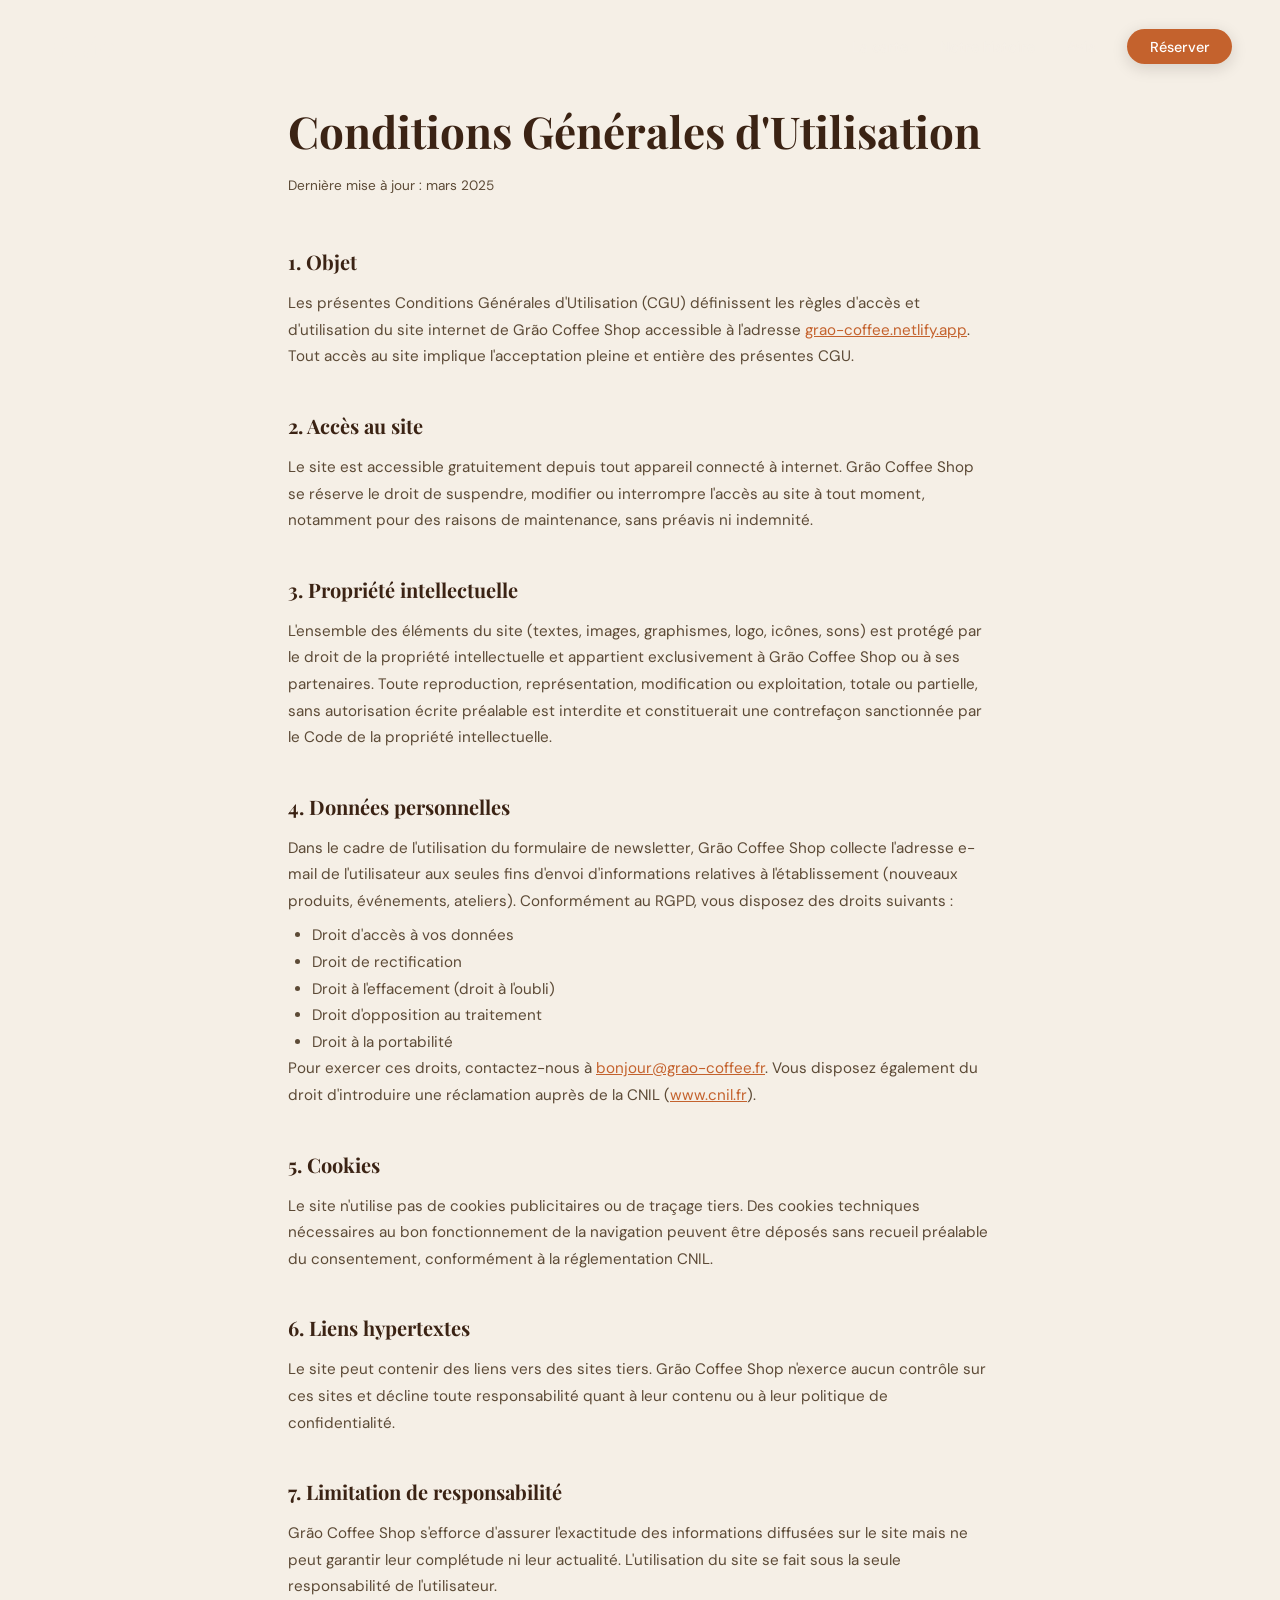
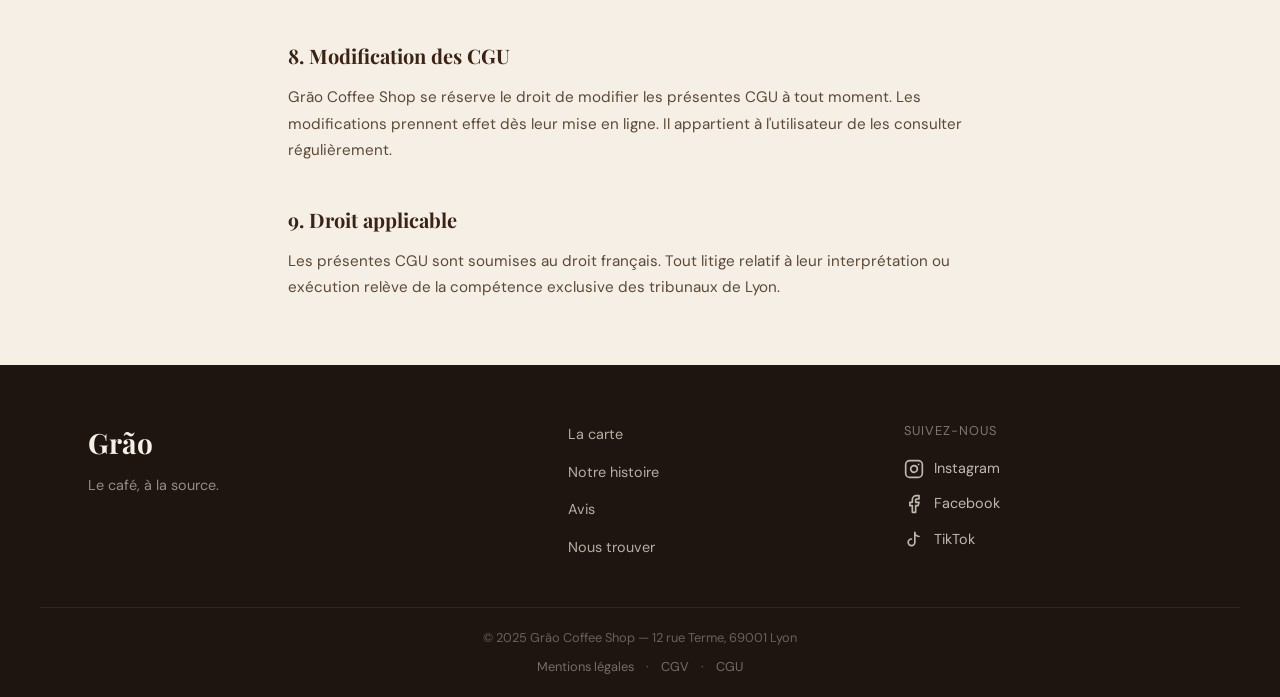
==== cgu.html @ 82f07587 "update swapping cards 3" ====
<!doctype html>
<html lang="fr">
  <head>
    <meta charset="UTF-8" />
    <meta name="viewport" content="width=device-width, initial-scale=1.0" />
    <title>Conditions Générales d'Utilisation — Grão Coffee Shop</title>
    <meta
      name="description"
      content="Conditions Générales d'Utilisation du site Grão Coffee Shop, café de spécialité situé au 12 rue Terme, 69001 Lyon."
    />
    <meta name="robots" content="noindex, follow" />
    <link rel="canonical" href="https://grao-coffee.netlify.app/cgu.html" />

    <!-- Favicon -->
    <link rel="icon" type="image/png" href="assets/images/favicon.png" />
    <link rel="apple-touch-icon" href="assets/images/favicon.png" />

    <!-- Google Fonts -->
    <link rel="preconnect" href="https://fonts.googleapis.com" />
    <link rel="preconnect" href="https://fonts.gstatic.com" crossorigin />
    <link
      href="https://fonts.googleapis.com/css2?family=Playfair+Display:wght@600;700&family=DM+Sans:wght@400;500&display=swap"
      rel="stylesheet"
    />

    <link rel="stylesheet" href="style.css" />
  </head>
  <body>
    <header role="banner">
      <nav class="nav" aria-label="Navigation principale">
        <a href="index.html" class="nav__logo" aria-label="Grão, retour à l'accueil">Grão</a>
        <ul class="nav__links" role="list">
          <li><a href="index.html#carte">La carte</a></li>
          <li><a href="index.html#histoire">Notre histoire</a></li>
          <li><a href="index.html#avis">Avis</a></li>
          <li><a href="index.html#visiter" class="nav__cta">Réserver</a></li>
        </ul>
        <button
          class="nav__burger"
          aria-label="Ouvrir le menu"
          aria-expanded="false"
          aria-controls="nav-links"
        >
          <span></span><span></span><span></span>
        </button>
      </nav>
    </header>

    <main>
      <article class="legal-page">
        <h1>Conditions Générales d'Utilisation</h1>
        <p class="legal-updated">Dernière mise à jour : mars 2025</p>

        <h2>1. Objet</h2>
        <p>
          Les présentes Conditions Générales d'Utilisation (CGU) définissent les règles d'accès
          et d'utilisation du site internet de Grão Coffee Shop accessible à l'adresse
          <a href="https://grao-coffee.netlify.app" rel="noopener noreferrer" target="_blank">grao-coffee.netlify.app</a>.
          Tout accès au site implique l'acceptation pleine et entière des présentes CGU.
        </p>

        <h2>2. Accès au site</h2>
        <p>
          Le site est accessible gratuitement depuis tout appareil connecté à internet. Grão
          Coffee Shop se réserve le droit de suspendre, modifier ou interrompre l'accès au site
          à tout moment, notamment pour des raisons de maintenance, sans préavis ni indemnité.
        </p>

        <h2>3. Propriété intellectuelle</h2>
        <p>
          L'ensemble des éléments du site (textes, images, graphismes, logo, icônes, sons) est
          protégé par le droit de la propriété intellectuelle et appartient exclusivement à
          Grão Coffee Shop ou à ses partenaires. Toute reproduction, représentation, modification
          ou exploitation, totale ou partielle, sans autorisation écrite préalable est interdite
          et constituerait une contrefaçon sanctionnée par le Code de la propriété intellectuelle.
        </p>

        <h2>4. Données personnelles</h2>
        <p>
          Dans le cadre de l'utilisation du formulaire de newsletter, Grão Coffee Shop collecte
          l'adresse e-mail de l'utilisateur aux seules fins d'envoi d'informations relatives à
          l'établissement (nouveaux produits, événements, ateliers). Conformément au RGPD, vous
          disposez des droits suivants :
        </p>
        <ul>
          <li>Droit d'accès à vos données</li>
          <li>Droit de rectification</li>
          <li>Droit à l'effacement (droit à l'oubli)</li>
          <li>Droit d'opposition au traitement</li>
          <li>Droit à la portabilité</li>
        </ul>
        <p>
          Pour exercer ces droits, contactez-nous à
          <a href="mailto:bonjour@grao-coffee.fr">bonjour@grao-coffee.fr</a>. Vous disposez
          également du droit d'introduire une réclamation auprès de la CNIL
          (<a href="https://www.cnil.fr" rel="noopener noreferrer" target="_blank">www.cnil.fr</a>).
        </p>

        <h2>5. Cookies</h2>
        <p>
          Le site n'utilise pas de cookies publicitaires ou de traçage tiers. Des cookies
          techniques nécessaires au bon fonctionnement de la navigation peuvent être déposés
          sans recueil préalable du consentement, conformément à la réglementation CNIL.
        </p>

        <h2>6. Liens hypertextes</h2>
        <p>
          Le site peut contenir des liens vers des sites tiers. Grão Coffee Shop n'exerce aucun
          contrôle sur ces sites et décline toute responsabilité quant à leur contenu ou à leur
          politique de confidentialité.
        </p>

        <h2>7. Limitation de responsabilité</h2>
        <p>
          Grão Coffee Shop s'efforce d'assurer l'exactitude des informations diffusées sur le
          site mais ne peut garantir leur complétude ni leur actualité. L'utilisation du site
          se fait sous la seule responsabilité de l'utilisateur.
        </p>

        <h2>8. Modification des CGU</h2>
        <p>
          Grão Coffee Shop se réserve le droit de modifier les présentes CGU à tout moment.
          Les modifications prennent effet dès leur mise en ligne. Il appartient à l'utilisateur
          de les consulter régulièrement.
        </p>

        <h2>9. Droit applicable</h2>
        <p>
          Les présentes CGU sont soumises au droit français. Tout litige relatif à leur
          interprétation ou exécution relève de la compétence exclusive des tribunaux de Lyon.
        </p>
      </article>
    </main>

    <footer class="footer" role="contentinfo">
      <div class="container footer__inner">
        <div class="footer__brand">
          <span class="footer__logo">Grão</span>
          <p class="footer__baseline">Le café, à la source.</p>
        </div>

        <nav class="footer__nav" aria-label="Navigation footer">
          <ul role="list">
            <li><a href="index.html#carte">La carte</a></li>
            <li><a href="index.html#histoire">Notre histoire</a></li>
            <li><a href="index.html#avis">Avis</a></li>
            <li><a href="index.html#visiter">Nous trouver</a></li>
          </ul>
        </nav>

        <div class="footer__social">
          <p class="footer__social-label">Suivez-nous</p>
          <ul class="footer__social-links" role="list">
            <li>
              <a href="#" aria-label="Instagram de Grão" rel="noopener noreferrer">
                <svg width="20" height="20" viewBox="0 0 24 24" fill="none" stroke="currentColor" stroke-width="2" stroke-linecap="round" stroke-linejoin="round" aria-hidden="true">
                  <rect x="2" y="2" width="20" height="20" rx="5" ry="5" />
                  <path d="M16 11.37A4 4 0 1 1 12.63 8 4 4 0 0 1 16 11.37z" />
                  <line x1="17.5" y1="6.5" x2="17.51" y2="6.5" />
                </svg>
                Instagram
              </a>
            </li>
            <li>
              <a href="#" aria-label="Facebook de Grão" rel="noopener noreferrer">
                <svg width="20" height="20" viewBox="0 0 24 24" fill="none" stroke="currentColor" stroke-width="2" stroke-linecap="round" stroke-linejoin="round" aria-hidden="true">
                  <path d="M18 2h-3a5 5 0 0 0-5 5v3H7v4h3v8h4v-8h3l1-4h-4V7a1 1 0 0 1 1-1h3z" />
                </svg>
                Facebook
              </a>
            </li>
            <li>
              <a href="#" aria-label="TikTok de Grão" rel="noopener noreferrer">
                <svg width="20" height="20" viewBox="0 0 24 24" fill="none" stroke="currentColor" stroke-width="2" stroke-linecap="round" stroke-linejoin="round" aria-hidden="true">
                  <path d="M9 12a4 4 0 1 0 4 4V4a5 5 0 0 0 5 5" />
                </svg>
                TikTok
              </a>
            </li>
          </ul>
        </div>
      </div>

      <div class="footer__bottom">
        <p>© 2025 Grão Coffee Shop — 12 rue Terme, 69001 Lyon</p>
        <nav class="footer__legal" aria-label="Liens légaux">
          <a href="mentions-legales.html">Mentions légales</a>
          <span aria-hidden="true">·</span>
          <a href="cgv.html">CGV</a>
          <span aria-hidden="true">·</span>
          <a href="cgu.html">CGU</a>
        </nav>
      </div>
    </footer>

    <script src="script.js"></script>
  </body>
</html>
---- style.css ----
/* ═══════════════════════════════════════
   TOKENS
═══════════════════════════════════════ */
:root {
  --color-bg:        #F5EFE6;
  --color-bg-alt:    #EDE0CE;
  --color-text:      #1E1510;
  --color-muted:     #5C4A36;
  --color-primary:   #3B2314;
  --color-cta:       #C4622D;
  --color-accent:    #D4956A;
  --color-surface:   #FFFFFF;

  --font-serif: 'Playfair Display', Georgia, serif;
  --font-sans:  'DM Sans', system-ui, sans-serif;

  --shadow-card: 0 4px 24px rgba(30, 21, 16, 0.10);
  --shadow-btn:  0 4px 16px rgba(30, 21, 16, 0.15);

  --radius: 12px;
  --container: 1200px;
  --gap: clamp(1.5rem, 4vw, 2.5rem);
}

/* ═══════════════════════════════════════
   RESET & BASE
═══════════════════════════════════════ */
*, *::before, *::after { box-sizing: border-box; margin: 0; padding: 0; }

html { scroll-behavior: smooth; }

body {
  font-family: var(--font-sans);
  font-size: 1rem;
  line-height: 1.6;
  color: var(--color-text);
  background: var(--color-bg);
}

img { max-width: 100%; display: block; }
a { color: inherit; text-decoration: none; }
ul { list-style: none; }
address { font-style: normal; }

.sr-only {
  position: absolute; width: 1px; height: 1px;
  padding: 0; margin: -1px; overflow: hidden;
  clip: rect(0,0,0,0); white-space: nowrap; border: 0;
}

/* ═══════════════════════════════════════
   LAYOUT
═══════════════════════════════════════ */
.container {
  width: 100%;
  max-width: var(--container);
  margin-inline: auto;
  padding-inline: clamp(1rem, 5vw, 3rem);
}

.cards-grid {
  display: grid;
  grid-template-columns: repeat(3, 1fr);
  gap: var(--gap);
}

/* ═══════════════════════════════════════
   TYPOGRAPHY
═══════════════════════════════════════ */
.section-title {
  font-family: var(--font-serif);
  font-size: clamp(2rem, 4vw, 2.75rem);
  font-weight: 700;
  line-height: 1.2;
  color: var(--color-primary);
  margin-bottom: 0.5rem;
}

.section-title--light { color: var(--color-bg); }

.section-subtitle {
  color: var(--color-muted);
  font-size: 1.1rem;
  margin-bottom: 3rem;
}

/* ═══════════════════════════════════════
   BUTTONS
═══════════════════════════════════════ */
.btn {
  display: inline-flex;
  align-items: center;
  justify-content: center;
  padding: 0.85rem 2rem;
  border-radius: 50px;
  font-family: var(--font-sans);
  font-size: 0.95rem;
  font-weight: 500;
  cursor: pointer;
  border: 2px solid transparent;
  transition: transform 0.2s, box-shadow 0.2s, background 0.2s;
  box-shadow: var(--shadow-btn);
}

.btn--primary {
  background: var(--color-cta);
  color: var(--color-surface);
  border-color: var(--color-cta);
}
.btn--primary:hover {
  background: #ae5226;
  border-color: #ae5226;
  transform: translateY(-2px);
  box-shadow: 0 8px 24px rgba(196, 98, 45, 0.30);
}

.btn--ghost {
  background: transparent;
  color: var(--color-surface);
  border-color: rgba(245, 239, 230, 0.6);
}
.btn--ghost:hover {
  background: rgba(245, 239, 230, 0.15);
  border-color: var(--color-bg);
  transform: translateY(-2px);
}

/* ═══════════════════════════════════════
   NAVIGATION
═══════════════════════════════════════ */
.nav {
  position: fixed;
  top: 0; left: 0; right: 0;
  z-index: 100;
  display: flex;
  align-items: center;
  justify-content: space-between;
  padding: 1.5rem clamp(1rem, 5vw, 3rem);
  background: transparent;
  transition: background 0.3s ease, box-shadow 0.3s ease, padding 0.3s ease;
}

.nav--scrolled {
  background: #f5efe6;
  box-shadow: 0 2px 16px rgba(30, 21, 16, 0.08);
  padding-block: 1rem;
}

.nav--scrolled .nav__logo,
.nav--scrolled .nav__links a {
  color: var(--color-primary);
}
.nav--scrolled .nav__links a:hover { color: var(--color-cta); }
.nav--scrolled .nav__burger span { background: var(--color-primary); }

.nav__logo {
  font-family: var(--font-serif);
  font-size: 1.75rem;
  font-weight: 700;
  color: var(--color-bg);
  letter-spacing: 0.02em;
}

.nav__links {
  display: flex;
  align-items: center;
  gap: 2rem;
  list-style: none;
}

.nav__links a {
  color: rgba(245, 239, 230, 0.85);
  font-size: 0.9rem;
  font-weight: 500;
  transition: color 0.2s;
}
.nav__links a:hover { color: var(--color-bg); }

.nav__cta {
  background: var(--color-cta);
  color: var(--color-surface) !important;
  padding: 0.55rem 1.4rem;
  border-radius: 50px;
  box-shadow: var(--shadow-btn);
  transition: background 0.2s, transform 0.2s !important;
}
.nav__cta:hover {
  background: #ae5226 !important;
  transform: translateY(-1px);
}

.nav__burger {
  display: none;
  flex-direction: column;
  gap: 5px;
  background: none;
  border: none;
  cursor: pointer;
  padding: 4px;
}
.nav__burger span {
  display: block;
  width: 24px;
  height: 2px;
  background: var(--color-bg);
  border-radius: 2px;
  transition: transform 0.3s, opacity 0.3s;
}

/* ═══════════════════════════════════════
   HERO
═══════════════════════════════════════ */
.hero {
  position: relative;
  height: 100vh;
  min-height: 600px;
  display: flex;
  align-items: center;
  justify-content: center;
  text-align: center;
  background-image: url('assets/images/hero.png');
  background-size: cover;
  background-position: center;
  overflow: hidden;
}

.hero::before {
  content: '';
  position: absolute;
  inset: 0;
  background: rgba(30, 21, 16, 0.50);
  z-index: 1;
}

.hero__content {
  position: relative;
  z-index: 2;
  max-width: 700px;
  padding: 2.5rem clamp(1.5rem, 4vw, 3rem);
  background: rgba(30, 21, 16, 0.50);
  border-radius: 40px;
}

.hero__title {
  font-family: var(--font-serif);
  font-size: clamp(3rem, 8vw, 5.5rem);
  font-weight: 700;
  line-height: 1.05;
  color: var(--color-bg);
  margin-bottom: 1.25rem;
}

.hero__tagline {
  font-size: clamp(1rem, 2.5vw, 1.25rem);
  color: rgba(245, 239, 230, 0.85);
  margin-bottom: 0.75rem;
  font-weight: 400;
}

.hero__description {
  font-size: clamp(0.85rem, 1.5vw, 1rem);
  color: rgba(245, 239, 230, 0.90);
  margin-bottom: 2.5rem;
  max-width: 520px;
  margin-inline: auto;
  line-height: 1.7;
}

.hero__actions {
  display: flex;
  gap: 1rem;
  justify-content: center;
  flex-wrap: wrap;
}

/* ═══════════════════════════════════════
   SECTION OFFRE
═══════════════════════════════════════ */
.offre {
  background: var(--color-bg);
  padding-block: clamp(4rem, 8vw, 7rem);
}

.offre .section-title { margin-bottom: 0.5rem; }

/* Cards produit */
.card {
  border-radius: var(--radius);
  cursor: pointer;
  height: 420px;
  position: relative;
}
.card:hover:not(.is-flipped) { transform: translateY(-4px); }

.card__inner {
  width: 100%;
  height: 100%;
  position: relative;
  transform-style: preserve-3d;
  transition: transform 0.55s cubic-bezier(0.45, 0, 0.55, 1);
  border-radius: var(--radius);
  box-shadow: var(--shadow-card);
  transform: perspective(1000px) rotateY(0deg);
}
.card.is-flipped .card__inner { transform: perspective(1000px) rotateY(180deg); }
.card.is-flipped { box-shadow: none; }

.card__front,
.card__back {
  position: absolute;
  inset: 0;
  backface-visibility: hidden;
  -webkit-backface-visibility: hidden;
  border-radius: var(--radius);
  overflow: hidden;
}

.card__front {
  background: var(--color-surface);
  display: flex;
  flex-direction: column;
}

.card__back {
  background: var(--color-primary);
  color: var(--color-bg);
  transform: rotateY(180deg);
  display: flex;
  flex-direction: column;
  justify-content: center;
  gap: 1rem;
  padding: 2rem;
}

.card__img-wrap { width: 100%; aspect-ratio: 4/3; overflow: hidden; }

.card__img-wrap img {
  width: 100%;
  height: 100%;
  object-fit: cover;
  display: block;
  transition: transform 0.4s ease;
}
.card:hover:not(.is-flipped) .card__img-wrap img { transform: scale(1.04); }

.card__body {
  padding: 1.5rem 1.5rem 2.75rem;
  flex: 1;
  display: flex;
  flex-direction: column;
  gap: 0.75rem;
}

.card__title {
  font-family: var(--font-serif);
  font-size: 1.05rem;
  font-weight: 600;
  white-space: nowrap;
  overflow: hidden;
  text-overflow: ellipsis;
  color: var(--color-primary);
}

.card__desc {
  color: var(--color-muted);
  font-size: 0.9rem;
  line-height: 1.55;
  flex: 1;
}

.card__price {
  display: inline-block;
  font-weight: 500;
  font-size: 0.95rem;
  color: var(--color-cta);
  margin-top: auto;
}

.card__back .card__price { color: var(--color-accent); }

.card__back-title {
  font-family: var(--font-serif);
  font-size: 1.3rem;
  font-weight: 600;
  color: var(--color-bg);
  margin-bottom: 0.25rem;
}

.card__back p {
  font-size: 0.9rem;
  line-height: 1.65;
  color: rgba(245, 239, 230, 0.85);
}

.card__hint {
  position: absolute;
  bottom: 0.75rem;
  left: 0;
  right: 0;
  text-align: center;
  font-size: 0.75rem;
  color: var(--color-muted);
  opacity: 0.6;
  pointer-events: none;
  transition: opacity 0.2s;
}
.card:hover .card__hint { opacity: 1; }
.card.is-flipped .card__hint { opacity: 0; }

.offre__footer {
  text-align: center;
  margin-top: 3rem;
}

.link-underline {
  color: var(--color-cta);
  font-weight: 500;
  border-bottom: 1px solid var(--color-accent);
  padding-bottom: 2px;
  transition: color 0.2s, border-color 0.2s;
}
.link-underline:hover { color: var(--color-primary); border-color: var(--color-primary); }

/* ═══════════════════════════════════════
   SECTION HISTOIRE
═══════════════════════════════════════ */
.histoire {
  background: var(--color-primary);
  padding-block: clamp(4rem, 8vw, 7rem);
}

.histoire__inner {
  display: grid;
  grid-template-columns: 1fr 1fr;
  gap: clamp(2rem, 6vw, 5rem);
  align-items: center;
}

.histoire__body {
  color: rgba(245, 239, 230, 0.80);
  font-size: 1.05rem;
  line-height: 1.7;
  margin-bottom: 2.5rem;
}

.valeurs { display: flex; flex-direction: column; gap: 1.5rem; }

.valeur {
  display: flex;
  align-items: flex-start;
  gap: 1rem;
}

.valeur__icon {
  flex-shrink: 0;
  width: 44px; height: 44px;
  border-radius: 10px;
  background: var(--color-cta);
  display: flex;
  align-items: center;
  justify-content: center;
  color: #fff;
}

.valeur__title {
  display: block;
  color: var(--color-bg);
  font-weight: 600;
  margin-bottom: 0.2rem;
}

.valeur__desc {
  color: rgba(245, 239, 230, 0.70);
  font-size: 0.9rem;
  line-height: 1.5;
}

.histoire__visual { height: 100%; min-height: 380px; }

.histoire__img {
  width: 100%;
  height: 100%;
  min-height: 380px;
  object-fit: cover;
  border-radius: var(--radius);
  box-shadow: var(--shadow-card);
}

/* ═══════════════════════════════════════
   SECTION AVIS
═══════════════════════════════════════ */
.avis {
  background: var(--color-bg-alt);
  padding-block: clamp(4rem, 8vw, 7rem);
}

.avis .section-title { margin-bottom: 3rem; }

.avis-card {
  background: var(--color-surface);
  border-radius: var(--radius);
  padding: 2rem;
  box-shadow: var(--shadow-card);
  display: flex;
  flex-direction: column;
  gap: 1.25rem;
  transition: transform 0.25s, box-shadow 0.25s;
}
.avis-card:hover {
  transform: translateY(-4px);
  box-shadow: 0 12px 40px rgba(30, 21, 16, 0.15);
}

.avis-card__header {
  display: flex;
  align-items: center;
  gap: 1rem;
}

.avis-card__avatar {
  width: 46px; height: 46px;
  border-radius: 50%;
  background: var(--color-cta);
  color: #fff;
  font-weight: 700;
  font-size: 1.1rem;
  display: flex;
  align-items: center;
  justify-content: center;
  flex-shrink: 0;
}

.avis-card__name {
  display: block;
  font-weight: 600;
  color: var(--color-primary);
  margin-bottom: 0.2rem;
}

.avis-card__stars {
  color: var(--color-cta);
  font-size: 0.95rem;
  letter-spacing: 1px;
}

.avis-card__text {
  color: var(--color-muted);
  font-size: 0.95rem;
  line-height: 1.65;
  font-style: italic;
}

/* ═══════════════════════════════════════
   SECTION VISITER / CTA
═══════════════════════════════════════ */
.visiter {
  background: var(--color-cta);
  padding-block: clamp(4rem, 8vw, 7rem);
}

.visiter__inner {
  display: grid;
  grid-template-columns: 1fr 1fr;
  gap: clamp(2rem, 6vw, 5rem);
  align-items: start;
}

.visiter .section-title { color: var(--color-surface); margin-bottom: 1.5rem; }

.visiter__info .btn--primary {
  background: #f5efe6;
  color: #3b2314;
}
.visiter__info .btn--primary:hover {
  background: #ede0ce;
  color: #3b2314;
}

.visiter__address {
  color: rgba(255, 255, 255, 0.85);
  font-size: 1rem;
  line-height: 1.8;
  margin-bottom: 2rem;
}

.visiter__horaires { margin-top: 0.75rem; }
.visiter__horaires strong { color: #fff; }

.newsletter {
  background: rgba(255,255,255,0.12);
  border-radius: var(--radius);
  padding: 2rem;
  backdrop-filter: blur(4px);
}

.newsletter__title {
  font-family: var(--font-serif);
  font-size: 1.5rem;
  color: #fff;
  margin-bottom: 0.75rem;
}

.newsletter__desc {
  color: rgba(255,255,255,0.80);
  font-size: 0.9rem;
  margin-bottom: 1.5rem;
  line-height: 1.55;
}

.newsletter__form {
  display: flex;
  gap: 0.75rem;
  flex-wrap: wrap;
}

.newsletter__form input[type="email"] {
  flex: 1;
  min-width: 200px;
  padding: 0.85rem 1.25rem;
  border-radius: 50px;
  border: 2px solid rgba(255,255,255,0.30);
  background: rgba(255,255,255,0.15);
  color: #fff;
  font-family: var(--font-sans);
  font-size: 0.95rem;
  outline: none;
  transition: border-color 0.2s;
}
.newsletter__form input[type="email"]::placeholder { color: rgba(255,255,255,0.55); }
.newsletter__form input[type="email"]:focus { border-color: rgba(255,255,255,0.70); }

.newsletter__form .btn--primary {
  background: var(--color-primary);
  border-color: var(--color-primary);
  white-space: nowrap;
}
.newsletter__form .btn--primary:hover { background: #2a180e; border-color: #2a180e; }

/* ═══════════════════════════════════════
   FOOTER
═══════════════════════════════════════ */
.footer {
  background: var(--color-text);
  color: rgba(245, 239, 230, 0.75);
  padding-top: 3.5rem;
}

.footer__inner {
  display: grid;
  grid-template-columns: 1.5fr 1fr 1fr;
  gap: clamp(1.5rem, 4vw, 3rem);
  padding-bottom: 3rem;
  border-bottom: 1px solid rgba(255,255,255,0.08);
}

.footer__logo {
  font-family: var(--font-serif);
  font-size: 1.75rem;
  font-weight: 700;
  color: var(--color-bg);
  display: block;
  margin-bottom: 0.5rem;
}

.footer__baseline {
  font-size: 0.9rem;
  color: rgba(245, 239, 230, 0.55);
}

.footer__nav ul {
  display: flex;
  flex-direction: column;
  gap: 0.75rem;
}

.footer__nav a {
  font-size: 0.9rem;
  color: rgba(245, 239, 230, 0.70);
  transition: color 0.2s;
}
.footer__nav a:hover { color: var(--color-bg); }

.footer__social-label {
  font-size: 0.8rem;
  text-transform: uppercase;
  letter-spacing: 0.08em;
  color: rgba(245, 239, 230, 0.45);
  margin-bottom: 1rem;
}

.footer__social-links {
  display: flex;
  flex-direction: column;
  gap: 0.75rem;
}

.footer__social-links a {
  display: flex;
  align-items: center;
  gap: 0.6rem;
  color: rgba(245, 239, 230, 0.75);
  font-size: 0.9rem;
  transition: color 0.2s;
}
.footer__social-links a:hover { color: var(--color-bg); }

.footer__bottom {
  text-align: center;
  padding-block: 1.25rem;
  font-size: 0.8rem;
  color: rgba(245, 239, 230, 0.35);
  display: flex;
  flex-direction: column;
  gap: 0.5rem;
  align-items: center;
}

.footer__legal {
  display: flex;
  gap: 0.75rem;
  align-items: center;
}

.footer__legal a {
  color: rgba(245, 239, 230, 0.40);
  transition: color 0.2s;
}
.footer__legal a:hover { color: rgba(245, 239, 230, 0.80); }

/* Pages légales */
.legal-page {
  max-width: 800px;
  margin-inline: auto;
  padding: 6rem clamp(1rem, 5vw, 3rem) 4rem;
  color: var(--color-text);
}
.legal-page h1 {
  font-family: var(--font-serif);
  font-size: clamp(2rem, 4vw, 2.75rem);
  color: var(--color-primary);
  margin-bottom: 0.5rem;
}
.legal-page .legal-updated {
  font-size: 0.85rem;
  color: var(--color-muted);
  margin-bottom: 3rem;
}
.legal-page h2 {
  font-family: var(--font-serif);
  font-size: 1.25rem;
  color: var(--color-primary);
  margin: 2.5rem 0 0.75rem;
}
.legal-page p,
.legal-page li {
  font-size: 0.95rem;
  line-height: 1.75;
  color: var(--color-muted);
}
.legal-page ul {
  list-style: disc;
  padding-left: 1.5rem;
  margin-top: 0.5rem;
}
.legal-page a {
  color: var(--color-cta);
  text-decoration: underline;
}

/* ═══════════════════════════════════════
   RESPONSIVE — TABLET (≤ 900px)
═══════════════════════════════════════ */
@media (max-width: 900px) {

  .cards-grid {
    grid-template-columns: repeat(2, 1fr);
  }


  .histoire__inner,
  .visiter__inner {
    grid-template-columns: 1fr;
  }

  .histoire__visual { order: -1; }
  .histoire__img-placeholder { min-height: 260px; }

  .footer__inner {
    grid-template-columns: 1fr 1fr;
  }
  .footer__brand { grid-column: 1 / -1; }
}

/* ═══════════════════════════════════════
   RESPONSIVE — MOBILE (≤ 600px)
═══════════════════════════════════════ */
@media (max-width: 600px) {

  /* Nav mobile */
  .nav__links {
    display: none;
    position: fixed;
    inset: 0;
    background: var(--color-primary);
    flex-direction: column;
    align-items: center;
    justify-content: center;
    gap: 2rem;
    z-index: 200;
  }
  .nav__links.is-open { display: flex; }
  .nav__links a { font-size: 1.2rem; color: var(--color-bg); }

  .nav__burger { display: flex; z-index: 300; }

  /* Cards en colonne */
  .cards-grid {
    grid-template-columns: 1fr;
  }

  /* Newsletter form empilé */
  .newsletter__form { flex-direction: column; }
  .newsletter__form input[type="email"] { min-width: unset; width: 100%; }
  .newsletter__form .btn { width: 100%; }

  /* Footer colonne */
  .footer__inner { grid-template-columns: 1fr; }
  .footer__brand { grid-column: auto; }
}
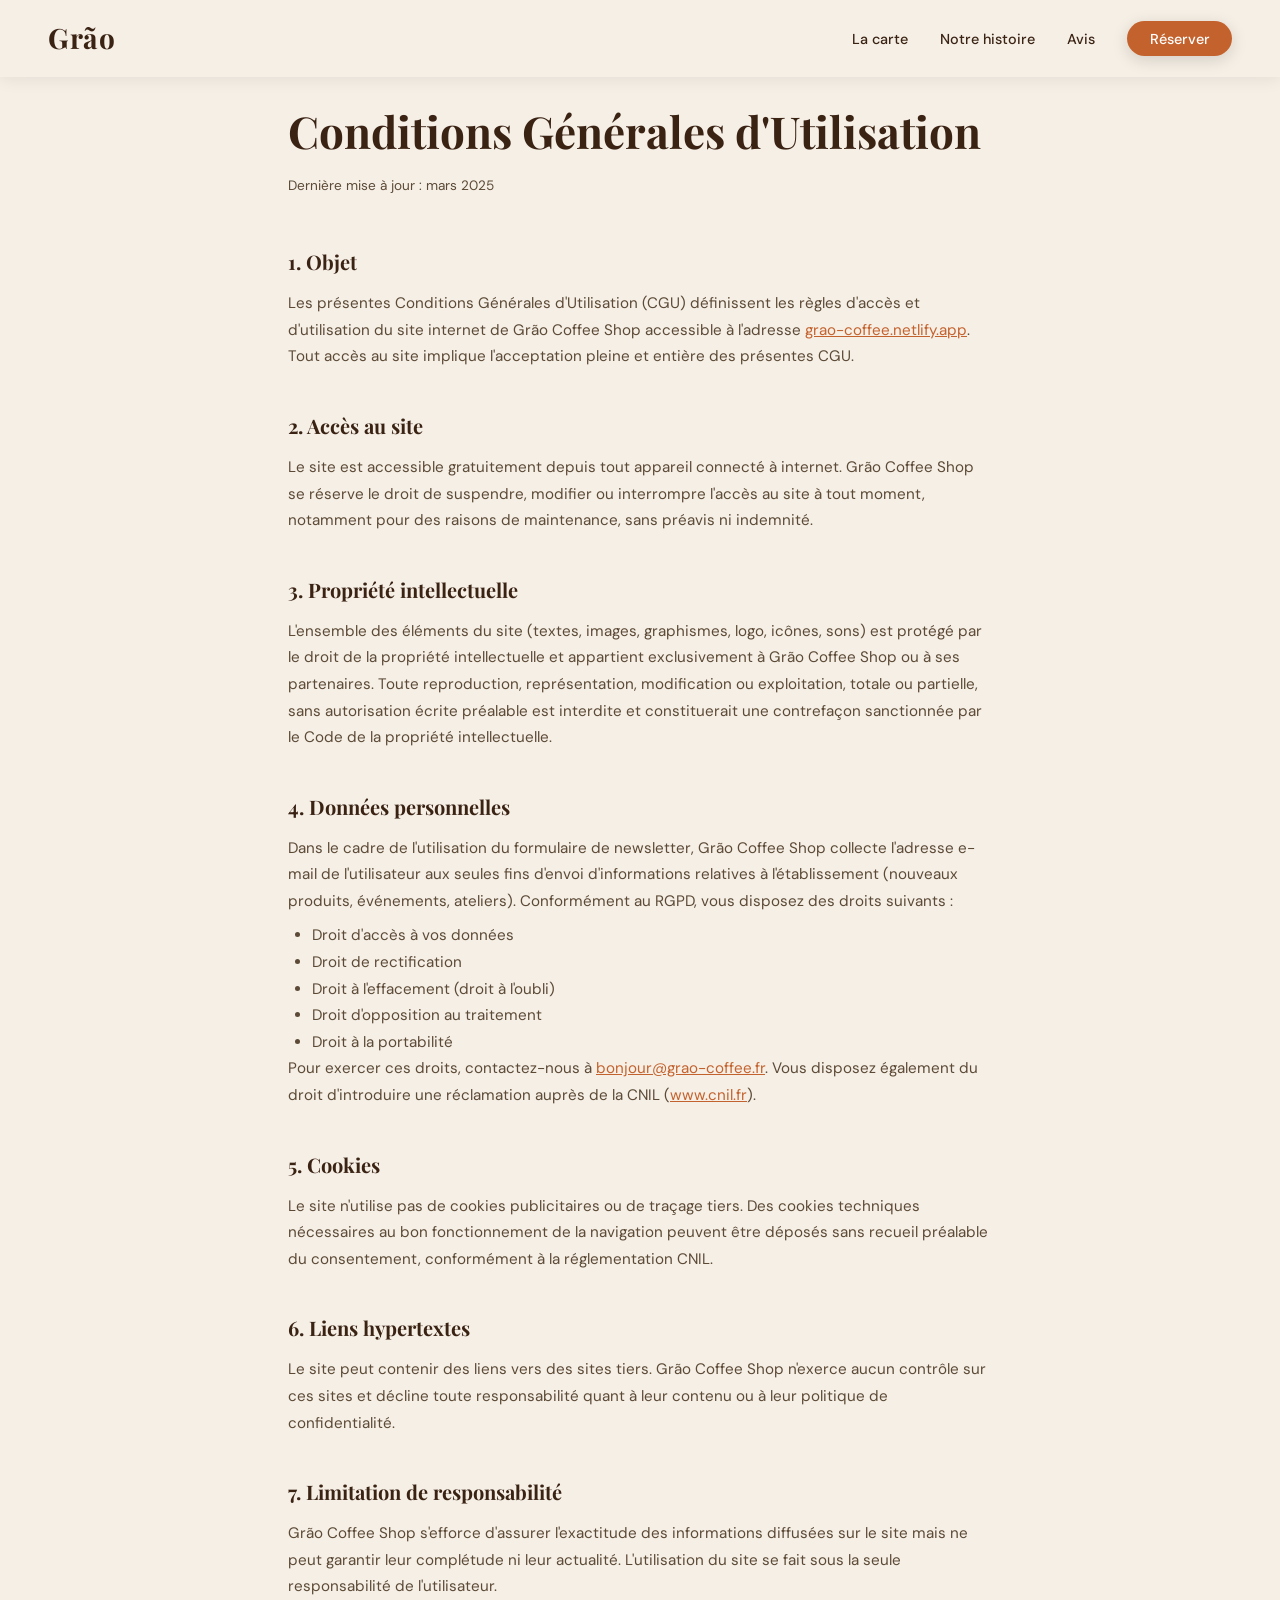
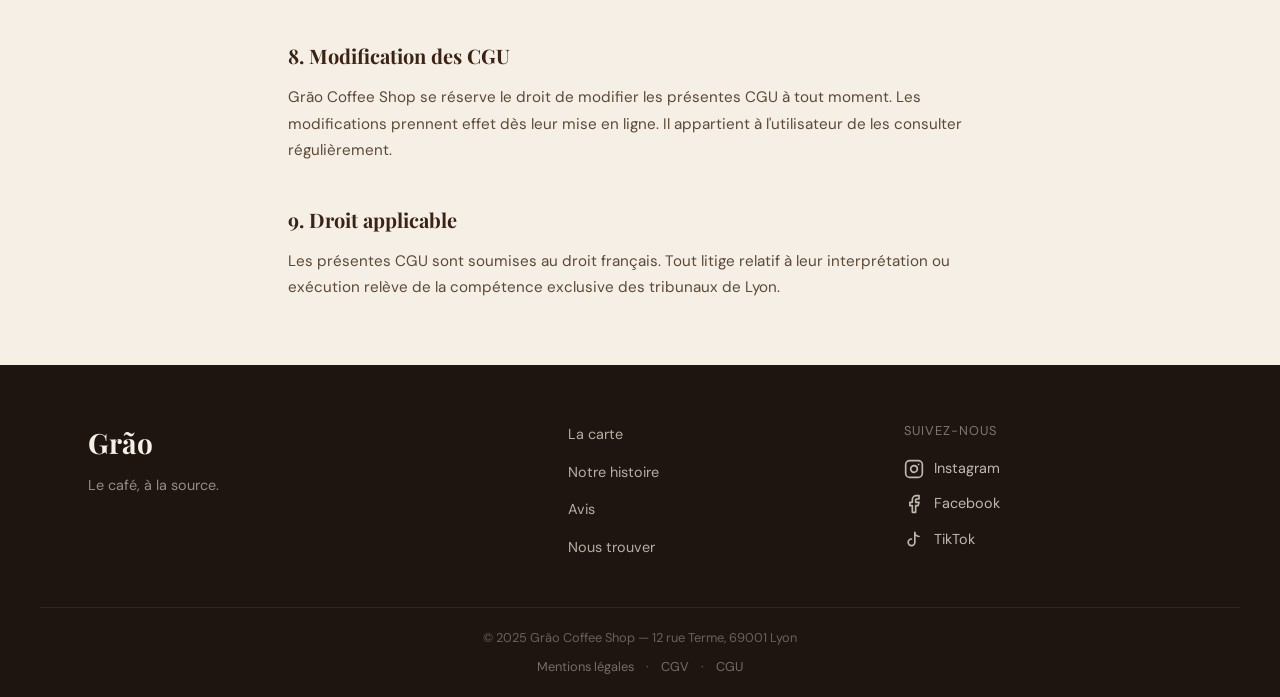
==== commit d4884f15: "update legal cgv cgu 2" ====
--- a/cgu.html
+++ b/cgu.html
@@ -27,7 +27,7 @@
   </head>
   <body>
     <header role="banner">
-      <nav class="nav" aria-label="Navigation principale">
+      <nav class="nav nav--static" aria-label="Navigation principale">
         <a href="index.html" class="nav__logo" aria-label="Grão, retour à l'accueil">Grão</a>
         <ul class="nav__links" role="list">
           <li><a href="index.html#carte">La carte</a></li>
--- a/style.css
+++ b/style.css
@@ -140,18 +140,23 @@
   transition: background 0.3s ease, box-shadow 0.3s ease, padding 0.3s ease;
 }
 
-.nav--scrolled {
+.nav--scrolled,
+.nav--static {
   background: #f5efe6;
   box-shadow: 0 2px 16px rgba(30, 21, 16, 0.08);
   padding-block: 1rem;
 }
 
 .nav--scrolled .nav__logo,
-.nav--scrolled .nav__links a {
+.nav--scrolled .nav__links a,
+.nav--static .nav__logo,
+.nav--static .nav__links a {
   color: var(--color-primary);
 }
-.nav--scrolled .nav__links a:hover { color: var(--color-cta); }
-.nav--scrolled .nav__burger span { background: var(--color-primary); }
+.nav--scrolled .nav__links a:hover,
+.nav--static .nav__links a:hover { color: var(--color-cta); }
+.nav--scrolled .nav__burger span,
+.nav--static .nav__burger span { background: var(--color-primary); }
 
 .nav__logo {
   font-family: var(--font-serif);
